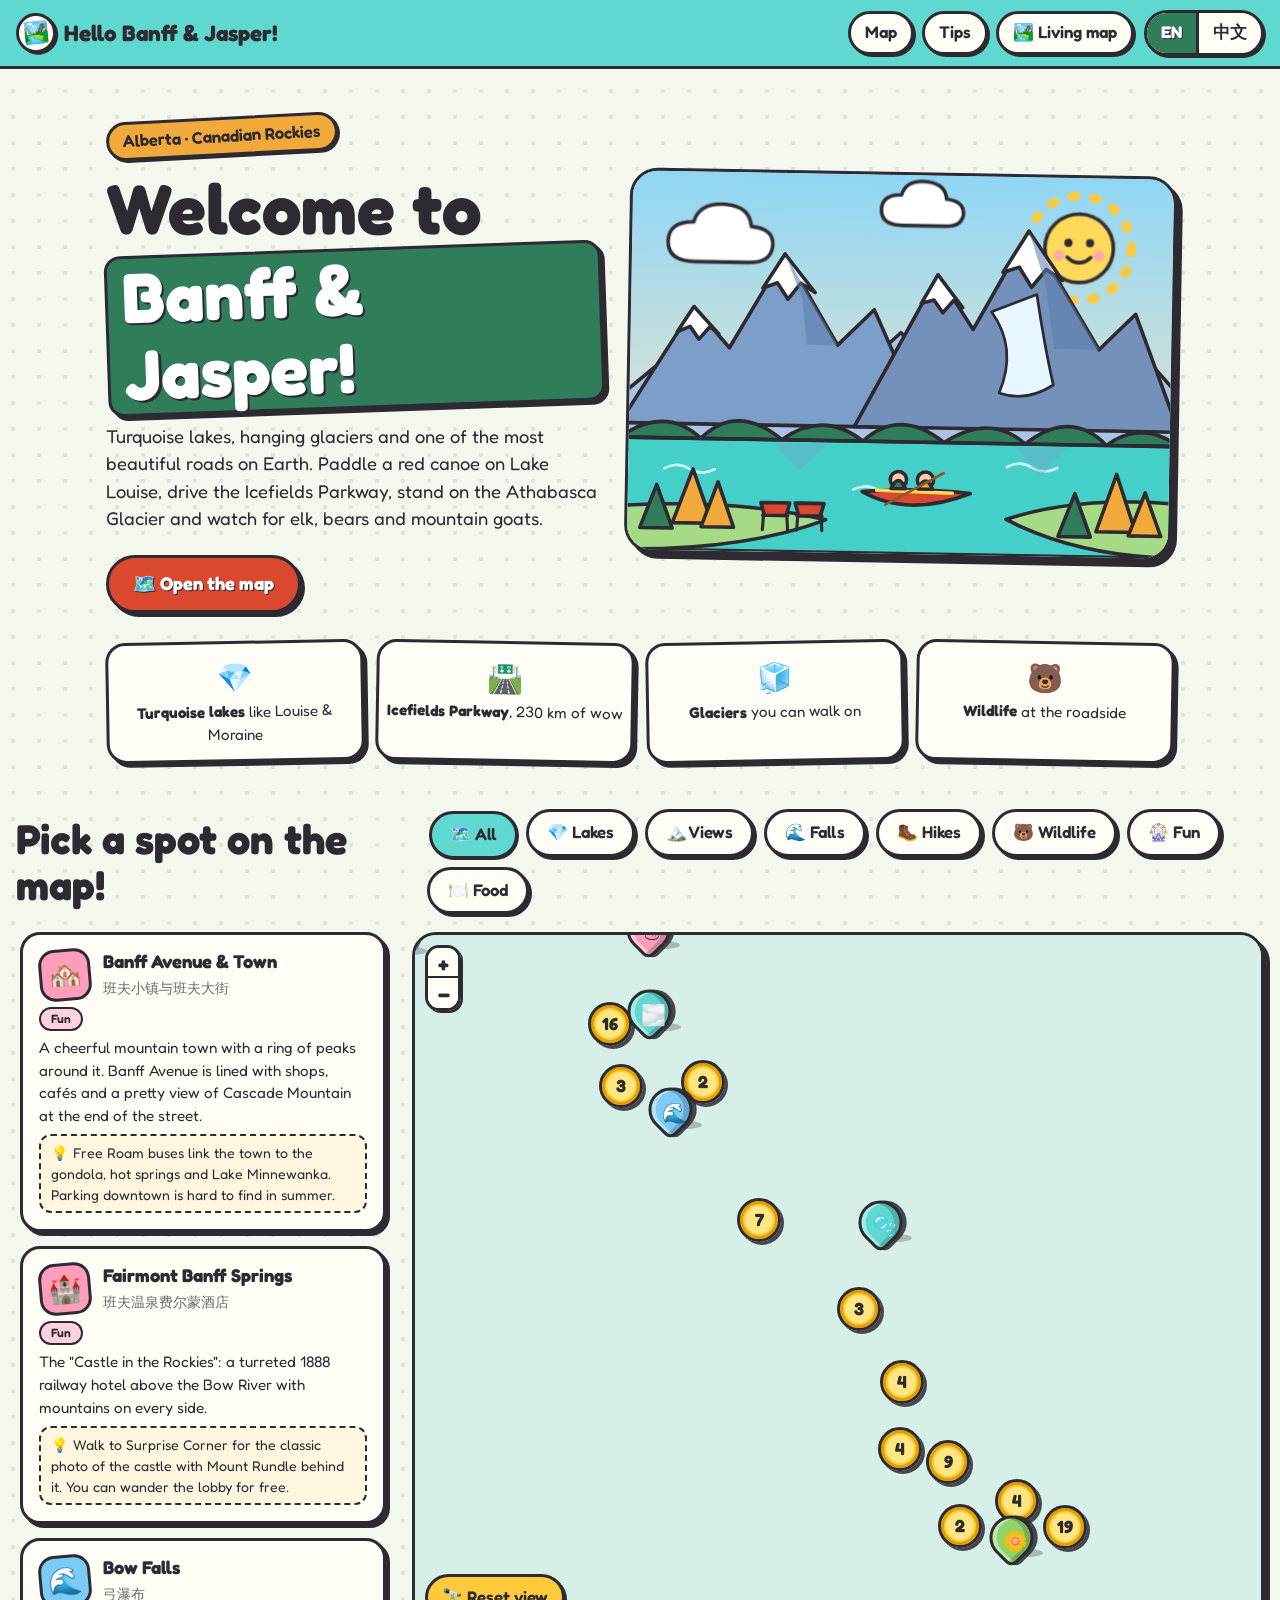
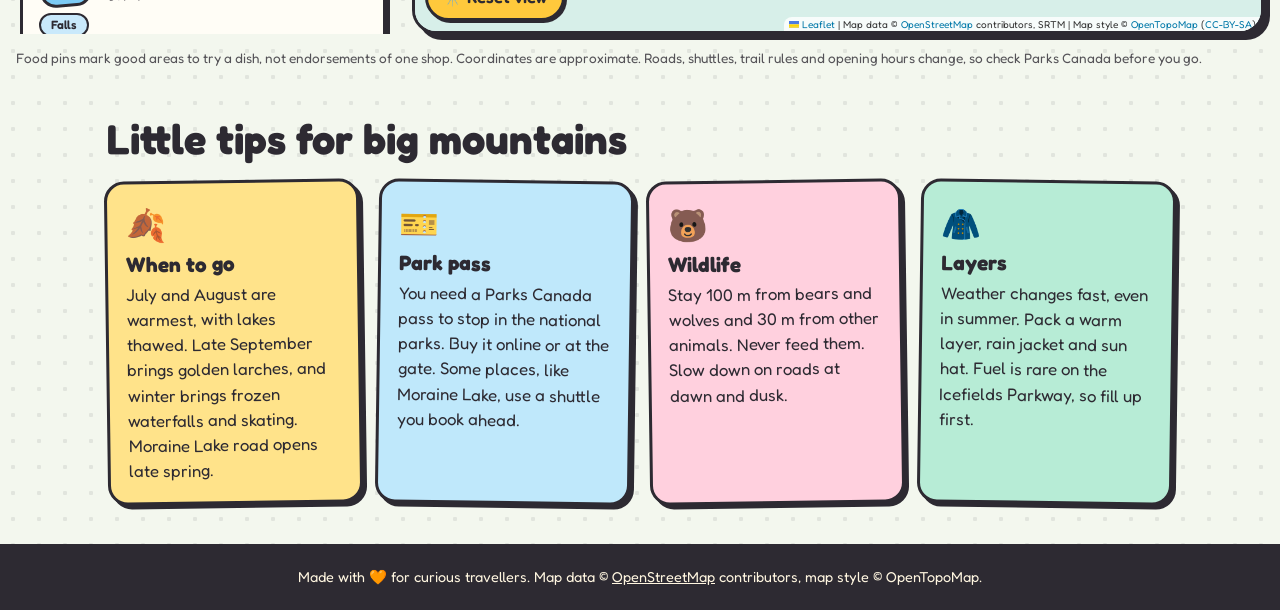
==== index.html @ b9f593f6 "Hello Banff & Jasper: cartoon map site plus living Rockies version" ====
<!doctype html>
<html lang="en">
<head>
  <meta charset="utf-8">
  <meta name="viewport" content="width=device-width, initial-scale=1, viewport-fit=cover">
  <title>Hello Banff &amp; Jasper! A cartoon guide to the Rockies</title>
  <meta name="description" content="A cartoon-style travel guide to Banff and Jasper National Parks: turquoise lakes, the Icefields Parkway, glaciers, waterfalls, wildlife and mountain food.">
  <meta name="theme-color" content="#5fd8d0">
  <link rel="icon" href="data:image/svg+xml,%3Csvg xmlns='http://www.w3.org/2000/svg' viewBox='0 0 100 100'%3E%3Ctext y='.9em' font-size='90'%3E%F0%9F%8F%9E%EF%B8%8F%3C/text%3E%3C/svg%3E">
  <link rel="preconnect" href="https://fonts.googleapis.com">
  <link rel="preconnect" href="https://fonts.gstatic.com" crossorigin>
  <link href="https://fonts.googleapis.com/css2?family=Fredoka:wght@400;500;600;700&display=swap" rel="stylesheet">
  <link rel="stylesheet" href="vendor/leaflet.css">
  <link rel="stylesheet" href="vendor/MarkerCluster.css">
  <link rel="stylesheet" href="css/style.css">
</head>
<body>
  <a class="skip" href="#explore" data-i18n="skip">Skip to the map</a>

  <header class="site-header">
    <a class="brand" href="#top" data-i18n-aria="brandAria" aria-label="Hello Banff and Jasper home">
      <span class="brand__icon" aria-hidden="true">🏞️</span>
      <span class="brand__text" data-i18n="brand">Hello Banff &amp; Jasper!</span>
    </a>
    <div class="header__right">
      <nav class="nav" aria-label="Main">
        <a href="#explore" data-i18n="navMap">Map</a>
        <a href="#tips" data-i18n="navTips">Tips</a>
        <a href="living/index.html" data-i18n="navCity">Living map</a>
      </nav>
      <div class="lang" role="group" data-i18n-aria="langAria" aria-label="Language">
        <button type="button" data-lang="en" lang="en" aria-pressed="true">EN</button>
        <button type="button" data-lang="zh" lang="zh" aria-pressed="false">中文</button>
      </div>
    </div>
  </header>

  <main id="top">
    <!-- HERO -->
    <section class="hero">
      <div class="hero__copy">
        <p class="sticker" data-i18n="sticker">Alberta · Canadian Rockies</p>
        <h1 data-i18n-html="heroTitleHtml">Welcome to <span class="hl">Banff &amp; Jasper!</span></h1>
        <p class="hero__lead" data-i18n="heroLead">Turquoise lakes, hanging glaciers and one of the most beautiful roads on Earth. Paddle a red canoe on Lake Louise, drive the Icefields Parkway, stand on the Athabasca Glacier and watch for elk, bears and mountain goats.</p>
        <a class="btn" href="#explore" data-i18n="openMap">🗺️ Open the map</a>
      </div>

      <div class="hero__art" aria-hidden="true">
        <svg viewBox="0 0 600 420" xmlns="http://www.w3.org/2000/svg" focusable="false">
          <g stroke="#2d2a32" stroke-width="4" stroke-linejoin="round" stroke-linecap="round">
            <defs>
              <linearGradient id="sky" x1="0" y1="0" x2="0" y2="1">
                <stop offset="0" stop-color="#8fd6f5"/><stop offset="1" stop-color="#ffe9c2"/>
              </linearGradient>
            </defs>
            <rect x="0" y="0" width="600" height="420" fill="url(#sky)" stroke="none"/>
            <g class="sun">
              <circle cx="496" cy="78" r="58" fill="none" stroke="#ffc93c" stroke-width="10" stroke-dasharray="4 20"/>
              <circle cx="496" cy="78" r="38" fill="#ffd95a"/>
              <circle cx="484" cy="72" r="4.5" fill="#2d2a32" stroke="none"/>
              <circle cx="508" cy="72" r="4.5" fill="#2d2a32" stroke="none"/>
              <path d="M483 88 Q496 100 509 88" fill="none"/>
              <circle cx="474" cy="86" r="6" fill="#ff9ebb" stroke="none" opacity=".8"/>
              <circle cx="518" cy="86" r="6" fill="#ff9ebb" stroke="none" opacity=".8"/>
            </g>
            <g class="cloud cloud--a" fill="#fff"><path d="M70 100 q-30 0 -30 -22 q0 -22 28 -22 q6 -22 36 -20 q26 2 28 24 q26 2 24 22 q-2 18 -26 18 z"/></g>
            <g class="cloud cloud--b" fill="#fff"><path d="M300 56 q-24 0 -24 -17 q0 -17 22 -17 q5 -17 28 -15 q21 2 22 19 q20 2 19 17 q-2 13 -20 13 z"/></g>

            <!-- far ridge -->
            <path d="M-10 250 L60 190 L110 225 L170 150 L240 230 L300 175 L360 235 L430 160 L500 225 L560 185 L610 240 V300 H-10 Z" fill="#a9c4e4"/>
            <!-- big jagged peaks -->
            <path d="M-10 280 L70 150 L110 195 L170 90 L230 190 L270 150 L330 280 Z" fill="#7d9ec8"/>
            <path d="M250 280 L340 110 L380 170 L440 60 L520 190 L560 150 L610 280 Z" fill="#7391bb"/>
            <!-- snow caps and lit faces -->
            <path d="M170 90 L146 128 L162 122 L174 140 L188 122 L204 132 Z M440 60 L412 106 L430 100 L444 122 L460 102 L478 114 Z M340 110 L322 142 L336 138 L346 152 L358 138 L368 146 Z M70 150 L52 178 L66 172 L76 186 L88 172 L98 180 Z" fill="#fff"/>
            <path d="M170 90 L230 190 L196 190 L190 140 Z M440 60 L520 190 L470 190 L460 120 Z" fill="#5d7cab" stroke="none" opacity=".55"/>
            <!-- glacier -->
            <path d="M400 150 Q430 190 410 240 Q440 250 470 230 Q460 190 450 130 Z" fill="#e6f7ff" stroke-width="3"/>

            <!-- pine forest bands -->
            <path d="M-10 296 Q40 260 80 296 Q120 256 170 296 Q215 262 260 296 Q300 258 350 296 Q400 262 440 296 Q490 256 530 296 Q570 266 610 296 V310 H-10 Z" fill="#2f7d5b"/>
            <!-- lake -->
            <rect x="-10" y="296" width="620" height="124" fill="#44cfc9"/>
            <path d="M-10 296 H610" fill="none"/>
            <path d="M40 330 q14 -8 28 0 t28 0 M250 350 q14 -8 28 0 t28 0 M420 322 q14 -8 28 0 t28 0 M120 380 q14 -8 28 0 t28 0" fill="none" stroke="#fff" stroke-width="3" opacity=".7"/>
            <!-- mirror reflection hint -->
            <path d="M160 300 L190 330 L220 300 Z M430 300 L458 332 L486 300 Z" fill="#7d9ec8" stroke="none" opacity=".35"/>

            <!-- red canoe -->
            <g class="canoe">
              <path d="M260 352 Q312 380 380 352 Q320 346 260 352 Z" fill="#d9482f"/>
              <path d="M276 350 L360 352" fill="none" stroke="#ffd95a" stroke-width="4"/>
              <circle cx="300" cy="338" r="9" fill="#ffd0a6"/>
              <path d="M292 348 Q300 330 308 348 Z" fill="#2f7d5b"/>
              <circle cx="330" cy="338" r="9" fill="#ffd0a6"/>
              <path d="M322 348 Q330 330 338 348 Z" fill="#f2a93b"/>
              <path d="M286 366 L350 330" fill="none" stroke="#8a5a2b" stroke-width="3"/>
            </g>

            <!-- shore with golden larches -->
            <path d="M-10 372 Q120 362 220 384 Q130 420 -10 420 Z" fill="#a5db86"/>
            <path d="M610 360 Q500 352 420 380 Q500 420 610 420 Z" fill="#a5db86"/>
            <g fill="#f2a93b">
              <path d="M50 390 L72 330 L94 390 Z"/><path d="M82 394 L100 344 L118 394 Z"/>
              <path d="M520 392 L542 328 L564 392 Z"/><path d="M556 396 L574 348 L592 396 Z"/>
            </g>
            <g fill="#2f7d5b">
              <path d="M14 396 L32 348 L50 396 Z"/><path d="M478 398 L496 350 L514 398 Z"/>
            </g>
            <!-- red chairs -->
            <g>
              <path d="M150 396 L152 366 H176 L178 396 M150 380 H178" fill="none" stroke-width="3.5"/>
              <path d="M148 366 H180 L176 380 H152 Z" fill="#d9482f"/>
              <path d="M188 396 L190 366 H214 L216 396 M188 380 H216" fill="none" stroke-width="3.5"/>
              <path d="M186 366 H218 L214 380 H190 Z" fill="#d9482f"/>
            </g>
          </g>
        </svg>
      </div>
    </section>

    <!-- FACT STRIP -->
    <section class="facts" data-i18n-aria="factsAria" aria-label="Quick facts">
      <ul>
        <li><span aria-hidden="true">💎</span><span data-i18n-html="fact1Html"><strong>Turquoise lakes</strong> like Louise &amp; Moraine</span></li>
        <li><span aria-hidden="true">🛣️</span><span data-i18n-html="fact2Html"><strong>Icefields Parkway</strong>, 230 km of wow</span></li>
        <li><span aria-hidden="true">🧊</span><span data-i18n-html="fact3Html"><strong>Glaciers</strong> you can walk on</span></li>
        <li><span aria-hidden="true">🐻</span><span data-i18n-html="fact4Html"><strong>Wildlife</strong> at the roadside</span></li>
      </ul>
    </section>

    <!-- MAP -->
    <section class="explore-section" id="explore" aria-labelledby="explore-title">
      <div class="section-head">
        <h2 id="explore-title" data-i18n="exploreTitle">Pick a spot on the map!</h2>
        <div class="chips" role="group" data-i18n-aria="filterAria" aria-label="Show on map">
          <button class="chip is-active" type="button" data-filter="all" aria-pressed="true" data-i18n="filterAll">🗺️ All</button>
          <button class="chip" type="button" data-filter="lake" aria-pressed="false" data-i18n="filterLake">💎 Lakes</button>
          <button class="chip" type="button" data-filter="view" aria-pressed="false" data-i18n="filterView">🏔️ Views</button>
          <button class="chip" type="button" data-filter="falls" aria-pressed="false" data-i18n="filterFalls">🌊 Falls</button>
          <button class="chip" type="button" data-filter="hike" aria-pressed="false" data-i18n="filterHike">🥾 Hikes</button>
          <button class="chip" type="button" data-filter="wild" aria-pressed="false" data-i18n="filterWild">🐻 Wildlife</button>
          <button class="chip" type="button" data-filter="fun" aria-pressed="false" data-i18n="filterFun">🎡 Fun</button>
          <button class="chip" type="button" data-filter="food" aria-pressed="false" data-i18n="filterFood">🍽️ Food</button>
        </div>
      </div>

      <div class="explore">
        <div class="map-wrap">
          <div id="map" role="application" data-i18n-aria="mapAria" aria-label="Interactive map of Banff and Jasper"></div>
          <button id="fit" class="map-btn" type="button" data-i18n="resetView">🔭 Reset view</button>
          <noscript><p class="noscript" data-i18n="noscript">The map needs JavaScript. Try enabling it!</p></noscript>
        </div>
        <ul id="list" class="list" data-i18n-aria="listAria" aria-label="Places"></ul>
      </div>
      <p class="note" data-i18n="note">Food pins mark good areas to try a dish, not endorsements of one shop. Coordinates are approximate. Roads, shuttles, trail rules and opening hours change, so check Parks Canada before you go.</p>
    </section>

    <!-- TIPS -->
    <section class="tips" id="tips" aria-labelledby="tips-title">
      <h2 id="tips-title" data-i18n="tipsTitle">Little tips for big mountains</h2>
      <div class="tips__grid">
        <article class="tip tip--yellow">
          <span class="tip__icon" aria-hidden="true">🍂</span>
          <h3 data-i18n="tip1Title">When to go</h3>
          <p data-i18n="tip1">July and August are warmest, with lakes thawed. Late September brings golden larches, and winter brings frozen waterfalls and skating. Moraine Lake road opens late spring.</p>
        </article>
        <article class="tip tip--sky">
          <span class="tip__icon" aria-hidden="true">🎫</span>
          <h3 data-i18n="tip2Title">Park pass</h3>
          <p data-i18n="tip2">You need a Parks Canada pass to stop in the national parks. Buy it online or at the gate. Some places, like Moraine Lake, use a shuttle you book ahead.</p>
        </article>
        <article class="tip tip--pink">
          <span class="tip__icon" aria-hidden="true">🐻</span>
          <h3 data-i18n="tip3Title">Wildlife</h3>
          <p data-i18n="tip3">Stay 100 m from bears and wolves and 30 m from other animals. Never feed them. Slow down on roads at dawn and dusk.</p>
        </article>
        <article class="tip tip--jade">
          <span class="tip__icon" aria-hidden="true">🧥</span>
          <h3 data-i18n="tip4Title">Layers</h3>
          <p data-i18n="tip4">Weather changes fast, even in summer. Pack a warm layer, rain jacket and sun hat. Fuel is rare on the Icefields Parkway, so fill up first.</p>
        </article>
      </div>
    </section>
  </main>

  <footer class="site-footer">
    <p data-i18n-html="footerHtml">Made with 🧡 for curious travellers. Map data © <a href="https://www.openstreetmap.org/copyright" rel="noopener">OpenStreetMap</a> contributors, map style © OpenTopoMap.</p>
  </footer>

  <script src="vendor/leaflet.js"></script>
  <script src="vendor/leaflet.markercluster.js"></script>
  <script src="js/config.js"></script>
  <script src="js/i18n.js"></script>
  <script src="js/data.js"></script>
  <script src="js/app.js"></script>
</body>
</html>
---- vendor/leaflet.css ----
/* required styles */

.leaflet-pane,
.leaflet-tile,
.leaflet-marker-icon,
.leaflet-marker-shadow,
.leaflet-tile-container,
.leaflet-pane > svg,
.leaflet-pane > canvas,
.leaflet-zoom-box,
.leaflet-image-layer,
.leaflet-layer {
	position: absolute;
	left: 0;
	top: 0;
	}
.leaflet-container {
	overflow: hidden;
	}
.leaflet-tile,
.leaflet-marker-icon,
.leaflet-marker-shadow {
	-webkit-user-select: none;
	   -moz-user-select: none;
	        user-select: none;
	  -webkit-user-drag: none;
	}
/* Prevents IE11 from highlighting tiles in blue */
.leaflet-tile::selection {
	background: transparent;
}
/* Safari renders non-retina tile on retina better with this, but Chrome is worse */
.leaflet-safari .leaflet-tile {
	image-rendering: -webkit-optimize-contrast;
	}
/* hack that prevents hw layers "stretching" when loading new tiles */
.leaflet-safari .leaflet-tile-container {
	width: 1600px;
	height: 1600px;
	-webkit-transform-origin: 0 0;
	}
.leaflet-marker-icon,
.leaflet-marker-shadow {
	display: block;
	}
/* .leaflet-container svg: reset svg max-width decleration shipped in Joomla! (joomla.org) 3.x */
/* .leaflet-container img: map is broken in FF if you have max-width: 100% on tiles */
.leaflet-container .leaflet-overlay-pane svg {
	max-width: none !important;
	max-height: none !important;
	}
.leaflet-container .leaflet-marker-pane img,
.leaflet-container .leaflet-shadow-pane img,
.leaflet-container .leaflet-tile-pane img,
.leaflet-container img.leaflet-image-layer,
.leaflet-container .leaflet-tile {
	max-width: none !important;
	max-height: none !important;
	width: auto;
	padding: 0;
	}

.leaflet-container img.leaflet-tile {
	/* See: https://bugs.chromium.org/p/chromium/issues/detail?id=600120 */
	mix-blend-mode: plus-lighter;
}

.leaflet-container.leaflet-touch-zoom {
	-ms-touch-action: pan-x pan-y;
	touch-action: pan-x pan-y;
	}
.leaflet-container.leaflet-touch-drag {
	-ms-touch-action: pinch-zoom;
	/* Fallback for FF which doesn't support pinch-zoom */
	touch-action: none;
	touch-action: pinch-zoom;
}
.leaflet-container.leaflet-touch-drag.leaflet-touch-zoom {
	-ms-touch-action: none;
	touch-action: none;
}
.leaflet-container {
	-webkit-tap-highlight-color: transparent;
}
.leaflet-container a {
	-webkit-tap-highlight-color: rgba(51, 181, 229, 0.4);
}
.leaflet-tile {
	filter: inherit;
	visibility: hidden;
	}
.leaflet-tile-loaded {
	visibility: inherit;
	}
.leaflet-zoom-box {
	width: 0;
	height: 0;
	-moz-box-sizing: border-box;
	     box-sizing: border-box;
	z-index: 800;
	}
/* workaround for https://bugzilla.mozilla.org/show_bug.cgi?id=888319 */
.leaflet-overlay-pane svg {
	-moz-user-select: none;
	}

.leaflet-pane         { z-index: 400; }

.leaflet-tile-pane    { z-index: 200; }
.leaflet-overlay-pane { z-index: 400; }
.leaflet-shadow-pane  { z-index: 500; }
.leaflet-marker-pane  { z-index: 600; }
.leaflet-tooltip-pane   { z-index: 650; }
.leaflet-popup-pane   { z-index: 700; }

.leaflet-map-pane canvas { z-index: 100; }
.leaflet-map-pane svg    { z-index: 200; }

.leaflet-vml-shape {
	width: 1px;
	height: 1px;
	}
.lvml {
	behavior: url(#default#VML);
	display: inline-block;
	position: absolute;
	}


/* control positioning */

.leaflet-control {
	position: relative;
	z-index: 800;
	pointer-events: visiblePainted; /* IE 9-10 doesn't have auto */
	pointer-events: auto;
	}
.leaflet-top,
.leaflet-bottom {
	position: absolute;
	z-index: 1000;
	pointer-events: none;
	}
.leaflet-top {
	top: 0;
	}
.leaflet-right {
	right: 0;
	}
.leaflet-bottom {
	bottom: 0;
	}
.leaflet-left {
	left: 0;
	}
.leaflet-control {
	float: left;
	clear: both;
	}
.leaflet-right .leaflet-control {
	float: right;
	}
.leaflet-top .leaflet-control {
	margin-top: 10px;
	}
.leaflet-bottom .leaflet-control {
	margin-bottom: 10px;
	}
.leaflet-left .leaflet-control {
	margin-left: 10px;
	}
.leaflet-right .leaflet-control {
	margin-right: 10px;
	}


/* zoom and fade animations */

.leaflet-fade-anim .leaflet-popup {
	opacity: 0;
	-webkit-transition: opacity 0.2s linear;
	   -moz-transition: opacity 0.2s linear;
	        transition: opacity 0.2s linear;
	}
.leaflet-fade-anim .leaflet-map-pane .leaflet-popup {
	opacity: 1;
	}
.leaflet-zoom-animated {
	-webkit-transform-origin: 0 0;
	    -ms-transform-origin: 0 0;
	        transform-origin: 0 0;
	}
svg.leaflet-zoom-animated {
	will-change: transform;
}

.leaflet-zoom-anim .leaflet-zoom-animated {
	-webkit-transition: -webkit-transform 0.25s cubic-bezier(0,0,0.25,1);
	   -moz-transition:    -moz-transform 0.25s cubic-bezier(0,0,0.25,1);
	        transition:         transform 0.25s cubic-bezier(0,0,0.25,1);
	}
.leaflet-zoom-anim .leaflet-tile,
.leaflet-pan-anim .leaflet-tile {
	-webkit-transition: none;
	   -moz-transition: none;
	        transition: none;
	}

.leaflet-zoom-anim .leaflet-zoom-hide {
	visibility: hidden;
	}


/* cursors */

.leaflet-interactive {
	cursor: pointer;
	}
.leaflet-grab {
	cursor: -webkit-grab;
	cursor:    -moz-grab;
	cursor:         grab;
	}
.leaflet-crosshair,
.leaflet-crosshair .leaflet-interactive {
	cursor: crosshair;
	}
.leaflet-popup-pane,
.leaflet-control {
	cursor: auto;
	}
.leaflet-dragging .leaflet-grab,
.leaflet-dragging .leaflet-grab .leaflet-interactive,
.leaflet-dragging .leaflet-marker-draggable {
	cursor: move;
	cursor: -webkit-grabbing;
	cursor:    -moz-grabbing;
	cursor:         grabbing;
	}

/* marker & overlays interactivity */
.leaflet-marker-icon,
.leaflet-marker-shadow,
.leaflet-image-layer,
.leaflet-pane > svg path,
.leaflet-tile-container {
	pointer-events: none;
	}

.leaflet-marker-icon.leaflet-interactive,
.leaflet-image-layer.leaflet-interactive,
.leaflet-pane > svg path.leaflet-interactive,
svg.leaflet-image-layer.leaflet-interactive path {
	pointer-events: visiblePainted; /* IE 9-10 doesn't have auto */
	pointer-events: auto;
	}

/* visual tweaks */

.leaflet-container {
	background: #ddd;
	outline-offset: 1px;
	}
.leaflet-container a {
	color: #0078A8;
	}
.leaflet-zoom-box {
	border: 2px dotted #38f;
	background: rgba(255,255,255,0.5);
	}


/* general typography */
.leaflet-container {
	font-family: "Helvetica Neue", Arial, Helvetica, sans-serif;
	font-size: 12px;
	font-size: 0.75rem;
	line-height: 1.5;
	}


/* general toolbar styles */

.leaflet-bar {
	box-shadow: 0 1px 5px rgba(0,0,0,0.65);
	border-radius: 4px;
	}
.leaflet-bar a {
	background-color: #fff;
	border-bottom: 1px solid #ccc;
	width: 26px;
	height: 26px;
	line-height: 26px;
	display: block;
	text-align: center;
	text-decoration: none;
	color: black;
	}
.leaflet-bar a,
.leaflet-control-layers-toggle {
	background-position: 50% 50%;
	background-repeat: no-repeat;
	display: block;
	}
.leaflet-bar a:hover,
.leaflet-bar a:focus {
	background-color: #f4f4f4;
	}
.leaflet-bar a:first-child {
	border-top-left-radius: 4px;
	border-top-right-radius: 4px;
	}
.leaflet-bar a:last-child {
	border-bottom-left-radius: 4px;
	border-bottom-right-radius: 4px;
	border-bottom: none;
	}
.leaflet-bar a.leaflet-disabled {
	cursor: default;
	background-color: #f4f4f4;
	color: #bbb;
	}

.leaflet-touch .leaflet-bar a {
	width: 30px;
	height: 30px;
	line-height: 30px;
	}
.leaflet-touch .leaflet-bar a:first-child {
	border-top-left-radius: 2px;
	border-top-right-radius: 2px;
	}
.leaflet-touch .leaflet-bar a:last-child {
	border-bottom-left-radius: 2px;
	border-bottom-right-radius: 2px;
	}

/* zoom control */

.leaflet-control-zoom-in,
.leaflet-control-zoom-out {
	font: bold 18px 'Lucida Console', Monaco, monospace;
	text-indent: 1px;
	}

.leaflet-touch .leaflet-control-zoom-in, .leaflet-touch .leaflet-control-zoom-out  {
	font-size: 22px;
	}


/* layers control */

.leaflet-control-layers {
	box-shadow: 0 1px 5px rgba(0,0,0,0.4);
	background: #fff;
	border-radius: 5px;
	}
.leaflet-control-layers-toggle {
	background-image: url(images/layers.png);
	width: 36px;
	height: 36px;
	}
.leaflet-retina .leaflet-control-layers-toggle {
	background-image: url(images/layers-2x.png);
	background-size: 26px 26px;
	}
.leaflet-touch .leaflet-control-layers-toggle {
	width: 44px;
	height: 44px;
	}
.leaflet-control-layers .leaflet-control-layers-list,
.leaflet-control-layers-expanded .leaflet-control-layers-toggle {
	display: none;
	}
.leaflet-control-layers-expanded .leaflet-control-layers-list {
	display: block;
	position: relative;
	}
.leaflet-control-layers-expanded {
	padding: 6px 10px 6px 6px;
	color: #333;
	background: #fff;
	}
.leaflet-control-layers-scrollbar {
	overflow-y: scroll;
	overflow-x: hidden;
	padding-right: 5px;
	}
.leaflet-control-layers-selector {
	margin-top: 2px;
	position: relative;
	top: 1px;
	}
.leaflet-control-layers label {
	display: block;
	font-size: 13px;
	font-size: 1.08333em;
	}
.leaflet-control-layers-separator {
	height: 0;
	border-top: 1px solid #ddd;
	margin: 5px -10px 5px -6px;
	}

/* Default icon URLs */
.leaflet-default-icon-path { /* used only in path-guessing heuristic, see L.Icon.Default */
	background-image: url(images/marker-icon.png);
	}


/* attribution and scale controls */

.leaflet-container .leaflet-control-attribution {
	background: #fff;
	background: rgba(255, 255, 255, 0.8);
	margin: 0;
	}
.leaflet-control-attribution,
.leaflet-control-scale-line {
	padding: 0 5px;
	color: #333;
	line-height: 1.4;
	}
.leaflet-control-attribution a {
	text-decoration: none;
	}
.leaflet-control-attribution a:hover,
.leaflet-control-attribution a:focus {
	text-decoration: underline;
	}
.leaflet-attribution-flag {
	display: inline !important;
	vertical-align: baseline !important;
	width: 1em;
	height: 0.6669em;
	}
.leaflet-left .leaflet-control-scale {
	margin-left: 5px;
	}
.leaflet-bottom .leaflet-control-scale {
	margin-bottom: 5px;
	}
.leaflet-control-scale-line {
	border: 2px solid #777;
	border-top: none;
	line-height: 1.1;
	padding: 2px 5px 1px;
	white-space: nowrap;
	-moz-box-sizing: border-box;
	     box-sizing: border-box;
	background: rgba(255, 255, 255, 0.8);
	text-shadow: 1px 1px #fff;
	}
.leaflet-control-scale-line:not(:first-child) {
	border-top: 2px solid #777;
	border-bottom: none;
	margin-top: -2px;
	}
.leaflet-control-scale-line:not(:first-child):not(:last-child) {
	border-bottom: 2px solid #777;
	}

.leaflet-touch .leaflet-control-attribution,
.leaflet-touch .leaflet-control-layers,
.leaflet-touch .leaflet-bar {
	box-shadow: none;
	}
.leaflet-touch .leaflet-control-layers,
.leaflet-touch .leaflet-bar {
	border: 2px solid rgba(0,0,0,0.2);
	background-clip: padding-box;
	}


/* popup */

.leaflet-popup {
	position: absolute;
	text-align: center;
	margin-bottom: 20px;
	}
.leaflet-popup-content-wrapper {
	padding: 1px;
	text-align: left;
	border-radius: 12px;
	}
.leaflet-popup-content {
	margin: 13px 24px 13px 20px;
	line-height: 1.3;
	font-size: 13px;
	font-size: 1.08333em;
	min-height: 1px;
	}
.leaflet-popup-content p {
	margin: 17px 0;
	margin: 1.3em 0;
	}
.leaflet-popup-tip-container {
	width: 40px;
	height: 20px;
	position: absolute;
	left: 50%;
	margin-top: -1px;
	margin-left: -20px;
	overflow: hidden;
	pointer-events: none;
	}
.leaflet-popup-tip {
	width: 17px;
	height: 17px;
	padding: 1px;

	margin: -10px auto 0;
	pointer-events: auto;

	-webkit-transform: rotate(45deg);
	   -moz-transform: rotate(45deg);
	    -ms-transform: rotate(45deg);
	        transform: rotate(45deg);
	}
.leaflet-popup-content-wrapper,
.leaflet-popup-tip {
	background: white;
	color: #333;
	box-shadow: 0 3px 14px rgba(0,0,0,0.4);
	}
.leaflet-container a.leaflet-popup-close-button {
	position: absolute;
	top: 0;
	right: 0;
	border: none;
	text-align: center;
	width: 24px;
	height: 24px;
	font: 16px/24px Tahoma, Verdana, sans-serif;
	color: #757575;
	text-decoration: none;
	background: transparent;
	}
.leaflet-container a.leaflet-popup-close-button:hover,
.leaflet-container a.leaflet-popup-close-button:focus {
	color: #585858;
	}
.leaflet-popup-scrolled {
	overflow: auto;
	}

.leaflet-oldie .leaflet-popup-content-wrapper {
	-ms-zoom: 1;
	}
.leaflet-oldie .leaflet-popup-tip {
	width: 24px;
	margin: 0 auto;

	-ms-filter: "progid:DXImageTransform.Microsoft.Matrix(M11=0.70710678, M12=0.70710678, M21=-0.70710678, M22=0.70710678)";
	filter: progid:DXImageTransform.Microsoft.Matrix(M11=0.70710678, M12=0.70710678, M21=-0.70710678, M22=0.70710678);
	}

.leaflet-oldie .leaflet-control-zoom,
.leaflet-oldie .leaflet-control-layers,
.leaflet-oldie .leaflet-popup-content-wrapper,
.leaflet-oldie .leaflet-popup-tip {
	border: 1px solid #999;
	}


/* div icon */

.leaflet-div-icon {
	background: #fff;
	border: 1px solid #666;
	}


/* Tooltip */
/* Base styles for the element that has a tooltip */
.leaflet-tooltip {
	position: absolute;
	padding: 6px;
	background-color: #fff;
	border: 1px solid #fff;
	border-radius: 3px;
	color: #222;
	white-space: nowrap;
	-webkit-user-select: none;
	-moz-user-select: none;
	-ms-user-select: none;
	user-select: none;
	pointer-events: none;
	box-shadow: 0 1px 3px rgba(0,0,0,0.4);
	}
.leaflet-tooltip.leaflet-interactive {
	cursor: pointer;
	pointer-events: auto;
	}
.leaflet-tooltip-top:before,
.leaflet-tooltip-bottom:before,
.leaflet-tooltip-left:before,
.leaflet-tooltip-right:before {
	position: absolute;
	pointer-events: none;
	border: 6px solid transparent;
	background: transparent;
	content: "";
	}

/* Directions */

.leaflet-tooltip-bottom {
	margin-top: 6px;
}
.leaflet-tooltip-top {
	margin-top: -6px;
}
.leaflet-tooltip-bottom:before,
.leaflet-tooltip-top:before {
	left: 50%;
	margin-left: -6px;
	}
.leaflet-tooltip-top:before {
	bottom: 0;
	margin-bottom: -12px;
	border-top-color: #fff;
	}
.leaflet-tooltip-bottom:before {
	top: 0;
	margin-top: -12px;
	margin-left: -6px;
	border-bottom-color: #fff;
	}
.leaflet-tooltip-left {
	margin-left: -6px;
}
.leaflet-tooltip-right {
	margin-left: 6px;
}
.leaflet-tooltip-left:before,
.leaflet-tooltip-right:before {
	top: 50%;
	margin-top: -6px;
	}
.leaflet-tooltip-left:before {
	right: 0;
	margin-right: -12px;
	border-left-color: #fff;
	}
.leaflet-tooltip-right:before {
	left: 0;
	margin-left: -12px;
	border-right-color: #fff;
	}

/* Printing */

@media print {
	/* Prevent printers from removing background-images of controls. */
	.leaflet-control {
		-webkit-print-color-adjust: exact;
		print-color-adjust: exact;
		}
	}
---- vendor/MarkerCluster.css ----
.leaflet-cluster-anim .leaflet-marker-icon, .leaflet-cluster-anim .leaflet-marker-shadow {
	-webkit-transition: -webkit-transform 0.3s ease-out, opacity 0.3s ease-in;
	-moz-transition: -moz-transform 0.3s ease-out, opacity 0.3s ease-in;
	-o-transition: -o-transform 0.3s ease-out, opacity 0.3s ease-in;
	transition: transform 0.3s ease-out, opacity 0.3s ease-in;
}

.leaflet-cluster-spider-leg {
	/* stroke-dashoffset (duration and function) should match with leaflet-marker-icon transform in order to track it exactly */
	-webkit-transition: -webkit-stroke-dashoffset 0.3s ease-out, -webkit-stroke-opacity 0.3s ease-in;
	-moz-transition: -moz-stroke-dashoffset 0.3s ease-out, -moz-stroke-opacity 0.3s ease-in;
	-o-transition: -o-stroke-dashoffset 0.3s ease-out, -o-stroke-opacity 0.3s ease-in;
	transition: stroke-dashoffset 0.3s ease-out, stroke-opacity 0.3s ease-in;
}
---- css/style.css ----
/* ===== Cartoon theme tokens ===== */
:root {
  --ink: #2d2a32;
  --cream: #fff6e0;
  --paper: #fffdf6;
  --red: #e8503a;
  --yellow: #ffc93c;
  --jade: #3fb68b;
  --sky: #7ccbf5;
  --glacier: #5fd8d0;
  --larch: #f2a93b;
  --pine: #2f7d5b;
  --pink: #ff9ebb;

  --border: 3px solid var(--ink);
  --shadow: 4px 4px 0 var(--ink);
  --shadow-lg: 6px 6px 0 var(--ink);
  --radius: 20px;
  --font: 'Fredoka', ui-rounded, 'Yuanti SC', 'PingFang SC', 'Hiragino Sans GB', 'Microsoft YaHei', 'Noto Sans SC', 'Hiragino Maru Gothic ProN', 'Segoe UI', system-ui, sans-serif;
}

*, *::before, *::after { box-sizing: border-box; }

html { scroll-behavior: smooth; scroll-padding-top: 76px; }

body {
  margin: 0;
  font-family: var(--font);
  font-size: 1.05rem;
  line-height: 1.5;
  color: var(--ink);
  background-color: var(--cream);
  /* polka dots */
  background-image: radial-gradient(rgba(45, 42, 50, .09) 2px, transparent 2.5px);
  background-size: 26px 26px;
  -webkit-text-size-adjust: 100%;
}

h1, h2, h3 { line-height: 1.1; margin: 0; font-weight: 700; }
p { margin: 0; }
a { color: inherit; }
button { font: inherit; color: inherit; }

:focus-visible { outline: 4px solid var(--sky); outline-offset: 3px; }

.skip {
  position: absolute; left: 8px; top: -60px; z-index: 2000;
  background: var(--yellow); border: var(--border); border-radius: 12px; padding: 8px 14px;
}
.skip:focus { top: 8px; }

/* ===== Header ===== */
.site-header {
  position: sticky; top: 0; z-index: 1000;
  display: flex; align-items: center; justify-content: space-between; gap: 12px;
  padding: 10px max(16px, env(safe-area-inset-right)) 10px max(16px, env(safe-area-inset-left));
  background: var(--glacier);
  border-bottom: var(--border);
}
.brand { display: inline-flex; align-items: center; gap: 8px; text-decoration: none; font-size: 1.4rem; font-weight: 700; }
.brand__icon {
  display: grid; place-items: center; width: 40px; height: 40px;
  background: var(--paper); border: var(--border); border-radius: 50%; box-shadow: 2px 2px 0 var(--ink);
  font-size: 1.3rem; transform: rotate(-6deg);
}
.header__right { display: flex; align-items: center; gap: 10px; }
.nav { display: none; gap: 8px; }

/* Language switch: two-segment pill */
.lang {
  display: inline-flex; border: var(--border); border-radius: 999px; overflow: hidden;
  background: var(--paper); box-shadow: 2px 2px 0 var(--ink);
}
.lang button {
  cursor: pointer; border: 0; background: transparent; font-weight: 700;
  padding: 6px 14px; min-height: 40px; min-width: 48px;
}
.lang button + button { border-left: 3px solid var(--ink); }
.lang button[aria-pressed="true"] { background: var(--red); color: #fff; text-shadow: 1px 1px 0 var(--ink); }
.lang button:focus-visible { outline-offset: -4px; }
.nav a {
  text-decoration: none; font-weight: 600; padding: 6px 14px;
  border: var(--border); border-radius: 999px; background: var(--paper);
  box-shadow: 2px 2px 0 var(--ink);
  transition: transform .12s, box-shadow .12s;
}
.nav a:hover { transform: translate(-1px, -1px); box-shadow: 3px 3px 0 var(--ink); }

/* ===== Buttons / stickers ===== */
.btn {
  display: inline-block; text-decoration: none; font-weight: 700; font-size: 1.15rem;
  padding: 12px 24px; background: var(--red); color: #fff;
  border: var(--border); border-radius: 999px; box-shadow: var(--shadow);
  text-shadow: 1px 1px 0 var(--ink);
  transition: transform .12s, box-shadow .12s;
}
.btn:hover { transform: translate(-2px, -2px); box-shadow: 6px 6px 0 var(--ink); }
.btn:active { transform: translate(3px, 3px); box-shadow: 1px 1px 0 var(--ink); }

.sticker {
  display: inline-block; font-weight: 600; padding: 4px 14px; margin-bottom: 14px;
  background: var(--pink); border: var(--border); border-radius: 999px;
  transform: rotate(-3deg); box-shadow: 2px 2px 0 var(--ink);
}

/* ===== Hero ===== */
.hero {
  display: grid; gap: 24px; align-items: center;
  max-width: 1100px; margin: 0 auto; padding: 28px 16px 20px;
}
.hero h1 { font-size: clamp(2.4rem, 9vw, 4.4rem); margin-bottom: 14px; }
.hl {
  display: inline-block; padding: 0 .2em; color: #fff; background: var(--red);
  border: var(--border); border-radius: 16px; box-shadow: var(--shadow);
  text-shadow: 2px 2px 0 var(--ink); transform: rotate(-2deg);
}
.hero__lead { font-size: 1.15rem; max-width: 34em; margin-bottom: 22px; }
.hero__art {
  border: var(--border); border-radius: 28px; overflow: hidden; box-shadow: var(--shadow-lg);
  background: #bfe8fb; line-height: 0; transform: rotate(1deg);
}
.hero__art svg { width: 100%; height: auto; display: block; }

.cloud { animation: drift 14s ease-in-out infinite alternate; }
.cloud--b { animation-duration: 19s; animation-direction: alternate-reverse; }
.sun { transform-origin: 500px 92px; animation: spin 40s linear infinite; }
.train { animation: roll 7s ease-in-out infinite alternate; }
@keyframes drift { to { transform: translateX(60px); } }
@keyframes spin { to { transform: rotate(360deg); } }
@keyframes roll { from { transform: translateX(-30px); } to { transform: translateX(150px); } }

/* ===== Facts ===== */
.facts { max-width: 1100px; margin: 0 auto; padding: 8px 16px 24px; }
.facts ul {
  list-style: none; margin: 0; padding: 0;
  display: grid; grid-template-columns: repeat(2, 1fr); gap: 12px;
}
.facts li {
  display: flex; flex-direction: column; align-items: center; text-align: center; gap: 2px;
  padding: 12px 8px; background: var(--paper);
  border: var(--border); border-radius: var(--radius); box-shadow: var(--shadow);
  font-size: .95rem;
}
.facts li > span[aria-hidden] { font-size: 1.8rem; }
.facts li:nth-child(odd) { transform: rotate(-1deg); }
.facts li:nth-child(even) { transform: rotate(1deg); }

/* ===== Explore ===== */
.explore-section { max-width: 1280px; margin: 0 auto; padding: 24px 16px 32px; }
.section-head { display: flex; flex-direction: column; gap: 14px; margin-bottom: 18px; }
.section-head h2, .tips h2 { font-size: clamp(1.7rem, 6vw, 2.6rem); }

.chips { display: flex; flex-wrap: wrap; gap: 10px; }
.chip {
  cursor: pointer; font-weight: 600; padding: 8px 18px;
  background: var(--paper); border: var(--border); border-radius: 999px; box-shadow: 3px 3px 0 var(--ink);
  transition: transform .12s, box-shadow .12s, background .12s;
  min-height: 44px; /* touch target */
}
.chip:hover { transform: translate(-1px, -1px); box-shadow: 4px 4px 0 var(--ink); }
.chip.is-active { background: var(--yellow); transform: translate(2px, 2px); box-shadow: 1px 1px 0 var(--ink); }

.explore { display: flex; flex-direction: column; gap: 16px; }

.map-wrap {
  position: relative;
  border: var(--border); border-radius: 24px; box-shadow: var(--shadow-lg);
  overflow: hidden; background: #d7efe9;
}
#map { height: 58vh; min-height: 340px; max-height: 560px; background: #d7efe9; font-family: var(--font); }
.leaflet-tile-pane { filter: saturate(.85) contrast(1.02) brightness(1.04) hue-rotate(-8deg); }
.map-btn {
  position: absolute; left: 10px; bottom: 10px; z-index: 500; cursor: pointer;
  padding: 8px 14px; font-weight: 600; min-height: 44px;
  background: var(--yellow); border: var(--border); border-radius: 999px; box-shadow: 2px 2px 0 var(--ink);
}
.map-btn:active { transform: translate(2px, 2px); box-shadow: 0 0 0 var(--ink); }
.noscript { padding: 16px; }

/* Leaflet cartoon-ification */
.leaflet-bar { border: var(--border) !important; border-radius: 14px !important; box-shadow: 2px 2px 0 var(--ink) !important; overflow: hidden; }
.leaflet-bar a, .leaflet-bar a:hover { width: 40px; height: 40px; line-height: 40px; font-family: var(--font); font-weight: 700; color: var(--ink); background: var(--paper); border-bottom: 2px solid var(--ink); }
.leaflet-bar a:last-child { border-bottom: 0; }
.leaflet-container a.leaflet-popup-close-button { color: var(--ink); font-size: 22px; width: 28px; height: 28px; padding: 2px 0 0; }
.leaflet-control-attribution { font-family: var(--font); font-size: 10px; border-radius: 8px 0 0 0; }
.leaflet-popup-content-wrapper {
  background: var(--paper); border: var(--border); border-radius: 16px; box-shadow: var(--shadow); color: var(--ink);
}
.leaflet-popup-tip { background: var(--paper); border: 2px solid var(--ink); box-shadow: none; }
.leaflet-popup-content { margin: 12px 16px; font-family: var(--font); line-height: 1.35; }
.popup__title { font-weight: 700; font-size: 1.1rem; }
.popup__zh { font-size: .9rem; opacity: .75; margin-bottom: 6px; }
.popup__link {
  display: inline-block; margin-top: 6px; font-weight: 600; font-size: .9rem; text-decoration: none;
  padding: 4px 12px; background: var(--sky); border: 2px solid var(--ink); border-radius: 999px;
}

/* Map pins: "?" blocks for sights, warp pipes for food, coins for clusters */
.pin-wrap { background: none; border: 0; }
.pin-wrap::after { /* ground shadow */
  content: ''; position: absolute; left: 6px; right: 6px; bottom: 0; height: 8px;
  background: rgba(45, 42, 50, .28); border-radius: 50%; z-index: -1;
}
.pin { position: relative; width: 44px; height: 44px; transition: transform .15s; transform-origin: 50% 100%; }
.pin__face { display: grid; place-items: center; line-height: 1; font-size: 20px; }

.pin--food { width: 44px; }
.pin--food .pin__rim {
  position: absolute; top: 0; left: 0; right: 0; height: 15px;
  background: linear-gradient(90deg, #6fdcae 0 22%, var(--jade) 22%); border: var(--border); border-radius: 6px;
}
.pin--food .pin__face {
  position: absolute; top: 12px; left: 4px; right: 4px; bottom: 0; padding-top: 3px; place-items: start center;
  background: linear-gradient(90deg, #6fdcae 0 22%, var(--jade) 22%); border: var(--border); border-top: 0; border-radius: 0 0 4px 4px;
  box-shadow: 3px 3px 0 rgba(45, 42, 50, .85);
}

.pin-wrap:hover .pin { transform: translateY(-3px) scale(1.08); }
.pin-wrap.is-active { z-index: 1000 !important; }
.pin-wrap.is-active .pin { animation: bump .6s ease-in-out infinite; }
.pin-wrap.is-active .pin::after { /* coin pops out */
  content: ''; display: block; position: absolute; left: 14px; top: -6px; width: 16px; height: 22px;
  background: radial-gradient(ellipse at center, #ffe680 0 35%, var(--yellow) 36%); border: 3px solid var(--ink); border-radius: 50%;
  animation: coin 1.2s ease-out infinite; z-index: -1;
}
@keyframes bump { 0%, 100% { transform: translateY(0); } 25% { transform: translateY(-9px); } 45% { transform: translateY(0); } }
@keyframes coin { 0% { transform: translateY(8px) scaleX(1); opacity: 0; } 20% { opacity: 1; } 60% { transform: translateY(-34px) scaleX(.3); opacity: 1; } 100% { transform: translateY(-20px) scaleX(1); opacity: 0; } }

.cluster-wrap { background: none; border: 0; }
.cluster {
  width: 44px; height: 44px; display: grid; place-items: center;
  font-weight: 700; font-size: 1.1rem; color: var(--ink);
  background: radial-gradient(circle, #ffe680 0 52%, var(--yellow) 53%);
  border: var(--border); border-radius: 50%;
  box-shadow: inset 0 0 0 3px #e0a000, 3px 3px 0 rgba(45, 42, 50, .85);
}

/* ===== Place list ===== */
.list {
  list-style: none; margin: 0; padding: 4px 4px 14px;
  display: flex; gap: 14px;
  overflow-x: auto; scroll-snap-type: x mandatory; -webkit-overflow-scrolling: touch;
  overscroll-behavior-x: contain;
}
.list > li { flex: 0 0 min(78vw, 300px); scroll-snap-align: center; display: flex; }
.list > li[hidden] { display: none; }

.card {
  width: 100%; text-align: left; cursor: pointer; display: flex; flex-direction: column; gap: 6px;
  padding: 14px 16px 16px; background: var(--paper);
  border: var(--border); border-radius: var(--radius); box-shadow: var(--shadow);
  transition: transform .12s, box-shadow .12s, background .12s;
}
.card:hover { transform: translate(-2px, -2px); box-shadow: 6px 6px 0 var(--ink); }
.card.is-active { background: #fff0b8; transform: translate(2px, 2px); box-shadow: 1px 1px 0 var(--ink); }
.card__top { display: flex; align-items: center; gap: 12px; }
.card__emoji {
  flex: none; display: grid; place-items: center; width: 52px; height: 52px; font-size: 1.7rem;
  background: var(--red); border: var(--border); border-radius: 16px; transform: rotate(-5deg);
}
.card--food .card__emoji { background: var(--jade); }
.card__name { font-size: 1.15rem; font-weight: 700; line-height: 1.15; }
.card__zh { font-size: .9rem; opacity: .7; }
.card__tag {
  align-self: flex-start; font-size: .75rem; font-weight: 600; padding: 1px 10px;
  border: 2px solid var(--ink); border-radius: 999px; background: var(--sky);
}
.card--food .card__tag { background: #b7ecd6; }
.card__blurb { font-size: .95rem; }
.card__tip { font-size: .88rem; padding: 6px 10px; background: var(--cream); border: 2px dashed var(--ink); border-radius: 12px; }

.note { margin-top: 14px; font-size: .85rem; opacity: .8; }

/* ===== Tips ===== */
.tips { max-width: 1100px; margin: 0 auto; padding: 16px 16px 40px; }
.tips h2 { margin-bottom: 18px; }
.tips__grid { display: grid; grid-template-columns: 1fr; gap: 16px; }
.tip {
  padding: 18px; border: var(--border); border-radius: var(--radius); box-shadow: var(--shadow);
}
.tip:nth-child(odd) { transform: rotate(-.8deg); }
.tip:nth-child(even) { transform: rotate(.8deg); }
.tip--yellow { background: #ffe38a; } .tip--sky { background: #bfe8fb; }
.tip--pink { background: #ffd0de; }   .tip--jade { background: #b7ecd6; }
.tip__icon { font-size: 2rem; display: block; margin-bottom: 4px; }
.tip h3 { font-size: 1.3rem; margin-bottom: 6px; }

/* ===== Footer ===== */
.site-footer {
  padding: 22px 16px calc(22px + env(safe-area-inset-bottom)); text-align: center; font-size: .9rem;
  background: var(--ink); color: var(--cream);
}

/* ===== Tablet+ ===== */
@media (min-width: 520px) {
  .nav { display: flex; }
}

@media (min-width: 640px) {
  .facts ul { grid-template-columns: repeat(4, 1fr); }
  .tips__grid { grid-template-columns: repeat(2, 1fr); }
  .section-head { flex-direction: row; align-items: center; justify-content: space-between; }
}

/* ===== Desktop: list on the left, map on the right ===== */
@media (min-width: 900px) {
  .hero { grid-template-columns: 1fr 1.1fr; padding-top: 48px; }
  .tips__grid { grid-template-columns: repeat(4, 1fr); }

  .explore { flex-direction: row-reverse; align-items: stretch; height: min(78vh, 720px); }
  .map-wrap { flex: 1; min-width: 0; }
  #map { height: 100%; max-height: none; }
  .list {
    flex: 0 0 380px; flex-direction: column; overflow-x: hidden; overflow-y: auto;
    scroll-snap-type: y proximity; padding: 4px 10px 14px 4px;
  }
  .list > li { flex: none; scroll-snap-align: start; }
}

/* ===== Motion preferences ===== */
@media (prefers-reduced-motion: reduce) {
  html { scroll-behavior: auto; }
  *, *::before, *::after { animation: none !important; transition: none !important; }
}

/* Chinese mode: a touch more breathing room for CJK glyphs */
html[lang="zh-CN"] body { line-height: 1.6; letter-spacing: .02em; }
html[lang="zh-CN"] h1 { line-height: 1.2; }


/* ===== Banff & Jasper additions ===== */
body { background-color: #f3f7ee; }
.chip.is-active { background: var(--glacier); }
.lang button[aria-pressed="true"] { background: var(--pine); }
.hl { background: var(--pine); }
.btn { background: #d9482f; }
.sticker { background: var(--larch); }

/* Round trail-marker pins, coloured by category */
.pin--lake, .pin--view, .pin--falls, .pin--hike, .pin--wild, .pin--fun {
  display: grid; place-items: center;
  background: var(--c, #5fd8d0); border: var(--border); border-radius: 50% 50% 50% 8px; transform: rotate(-45deg);
  box-shadow: inset -4px -4px 0 rgba(0, 0, 0, .18), inset 3px 3px 0 rgba(255, 255, 255, .45), 3px 3px 0 rgba(45, 42, 50, .85);
}
.pin--lake .pin__face, .pin--view .pin__face, .pin--falls .pin__face,
.pin--hike .pin__face, .pin--wild .pin__face, .pin--fun .pin__face { transform: rotate(45deg); font-size: 20px; }
.pin--lake { --c: #5fd8d0; } .pin--view { --c: #b7a6ff; } .pin--falls { --c: #7ccbf5; }
.pin--hike { --c: #8fd36b; } .pin--wild { --c: #f2a93b; } .pin--fun { --c: #ff9ebb; }
.pin-wrap:hover .pin--lake, .pin-wrap:hover .pin--view, .pin-wrap:hover .pin--falls,
.pin-wrap:hover .pin--hike, .pin-wrap:hover .pin--wild, .pin-wrap:hover .pin--fun { transform: rotate(-45deg) translate(3px, -3px) scale(1.08); }
.pin-wrap.is-active .pin--lake, .pin-wrap.is-active .pin--view, .pin-wrap.is-active .pin--falls,
.pin-wrap.is-active .pin--hike, .pin-wrap.is-active .pin--wild, .pin-wrap.is-active .pin--fun { animation: none; filter: brightness(1.12) drop-shadow(0 0 8px #fff6); }
.pin-wrap.is-active .pin--lake::after, .pin-wrap.is-active .pin--view::after, .pin-wrap.is-active .pin--falls::after,
.pin-wrap.is-active .pin--hike::after, .pin-wrap.is-active .pin--wild::after, .pin-wrap.is-active .pin--fun::after { display: none; }

.card--lake .card__emoji { background: #5fd8d0; } .card--view .card__emoji { background: #b7a6ff; }
.card--falls .card__emoji { background: #7ccbf5; } .card--hike .card__emoji { background: #8fd36b; }
.card--wild .card__emoji { background: #f2a93b; } .card--fun .card__emoji { background: #ff9ebb; }
.card--lake .card__tag { background: #b9f0ec; } .card--view .card__tag { background: #dcd3ff; }
.card--falls .card__tag { background: #c9e9fb; } .card--hike .card__tag { background: #d6f0c2; }
.card--wild .card__tag { background: #fbd9a0; } .card--fun .card__tag { background: #ffd0de; }

.hero__art .cloud, .hero__art .sun { will-change: transform; }
.canoe { animation: bob 3.2s ease-in-out infinite alternate; }
@keyframes bob { from { transform: translateY(-1px) rotate(-1deg); } to { transform: translateY(2px) rotate(1deg); } }
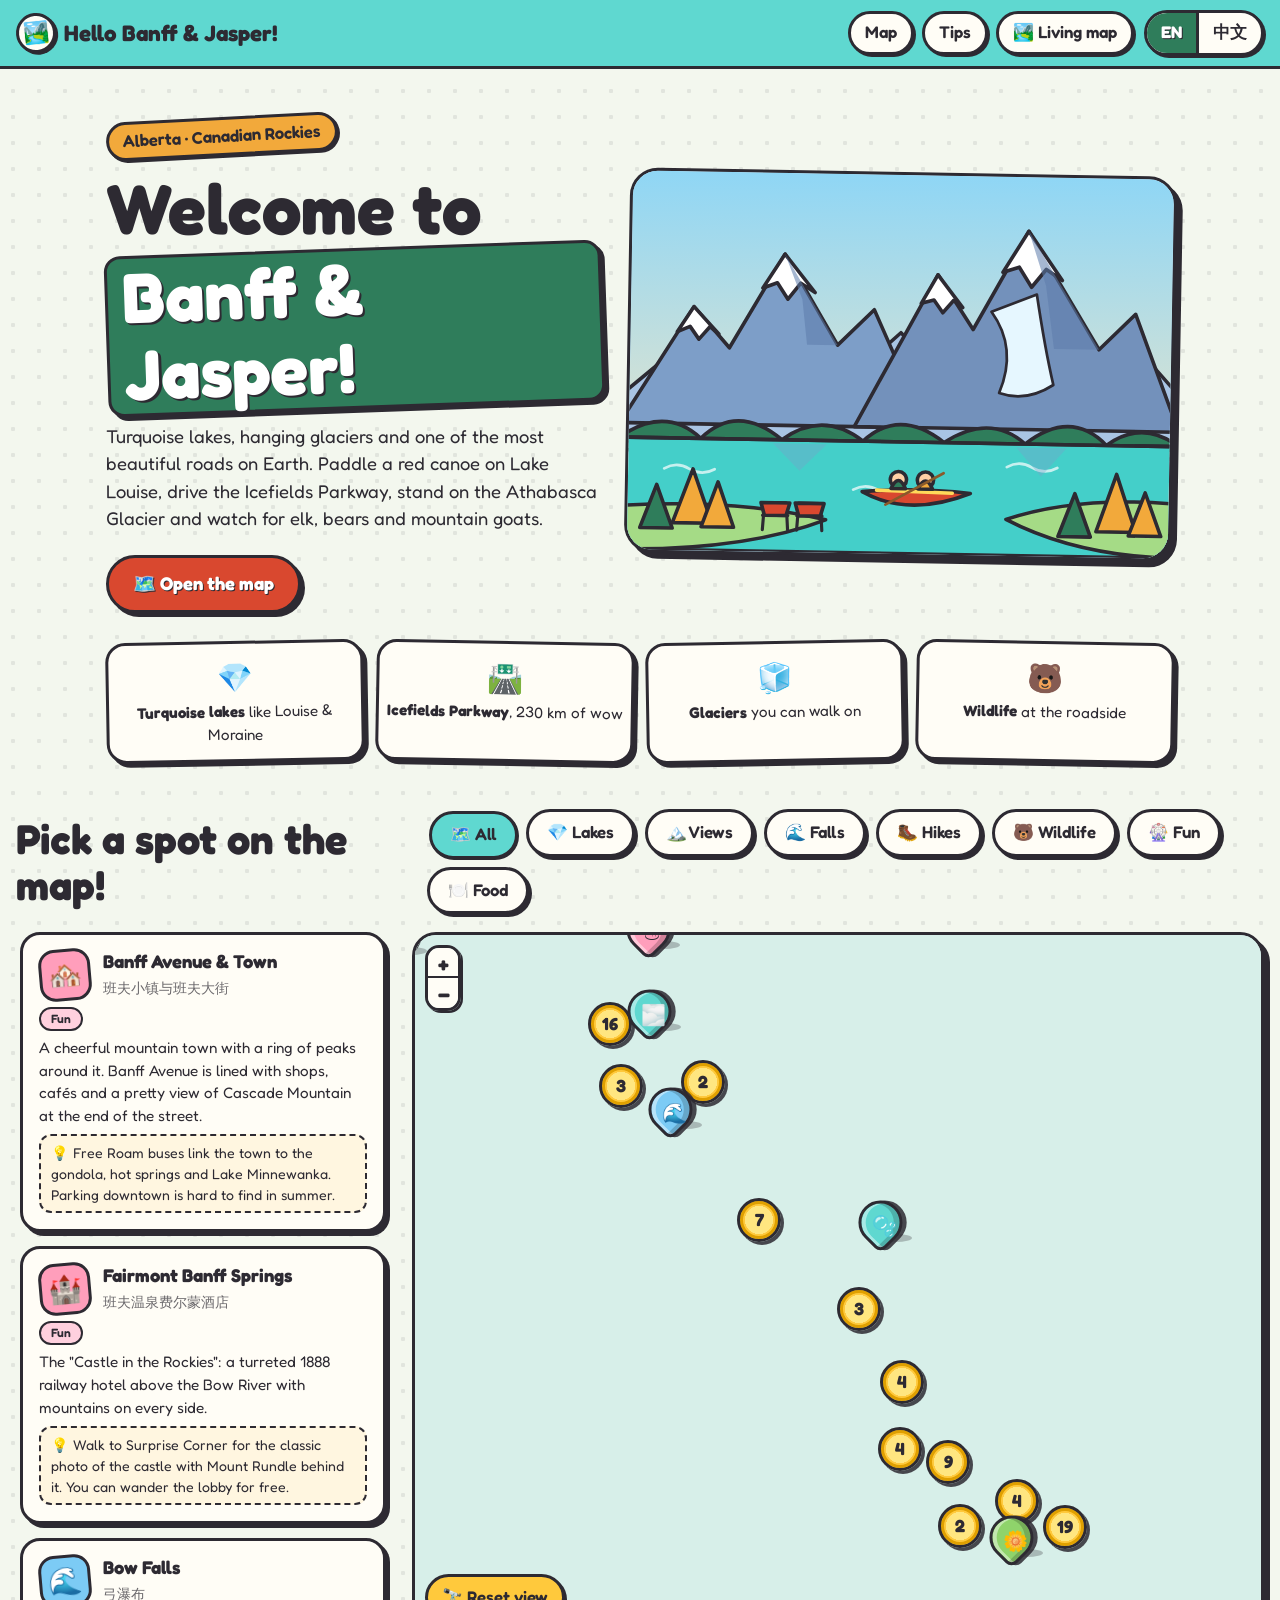
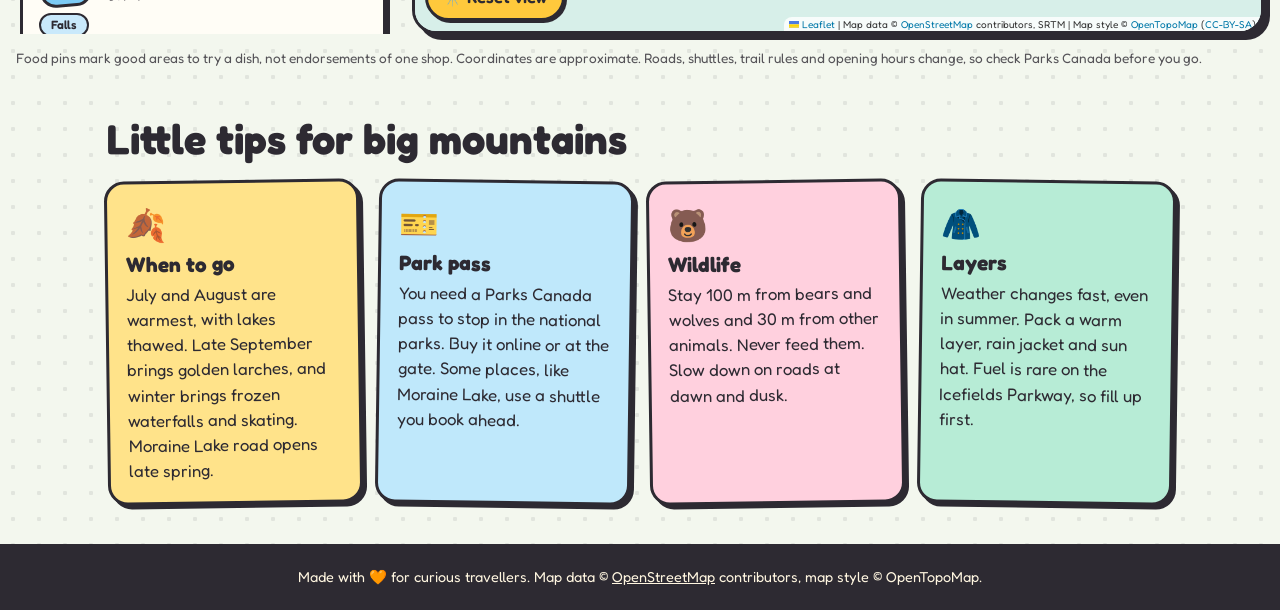
==== commit 054edef3: "Top up thin photo slideshows from a Wikimedia Commons search" ====
--- a/index.html
+++ b/index.html
@@ -192,6 +192,8 @@
   <script src="vendor/leaflet.markercluster.js"></script>
   <script src="js/config.js"></script>
   <script src="js/i18n.js"></script>
+  <script src="js/maplink.js"></script>
+  <script src="js/photos.js?v=3"></script>
   <script src="js/data.js"></script>
   <script src="js/app.js"></script>
 </body>
--- a/css/style.css
+++ b/css/style.css
@@ -363,3 +363,14 @@
 .hero__art .cloud, .hero__art .sun { will-change: transform; }
 .canoe { animation: bob 3.2s ease-in-out infinite alternate; }
 @keyframes bob { from { transform: translateY(-1px) rotate(-1deg); } to { transform: translateY(2px) rotate(1deg); } }
+
+/* real photo (Wikipedia) in a popup */
+.popup__photo { position: relative; width: 220px; max-width: 100%; height: 130px; margin: 0 0 8px; border: 2px solid var(--ink); border-radius: 12px; overflow: hidden; background: #dfe9f2; }
+.popup__photo[hidden] { display: none; }
+.popup__photo img { position: absolute; inset: 0; display: block; width: 100%; height: 100%; object-fit: cover; opacity: 0; transition: opacity .7s; }
+.popup__photo img.in { opacity: 1; }
+.popup__photo .cr { position: absolute; right: 5px; bottom: 5px; padding: 1px 7px; font-size: 10.5px; font-weight: 600; color: var(--ink); text-decoration: none; background: rgba(255,255,255,.88); border-radius: 10px; }
+
+.popup__photo .dots { position: absolute; left: 6px; bottom: 6px; display: flex; gap: 4px; }
+.popup__photo .dots button { width: 8px; height: 8px; padding: 0; border: 1.5px solid var(--ink); border-radius: 50%; background: rgba(255,255,255,.85); cursor: pointer; }
+.popup__photo .dots button.on { background: var(--ink); }
